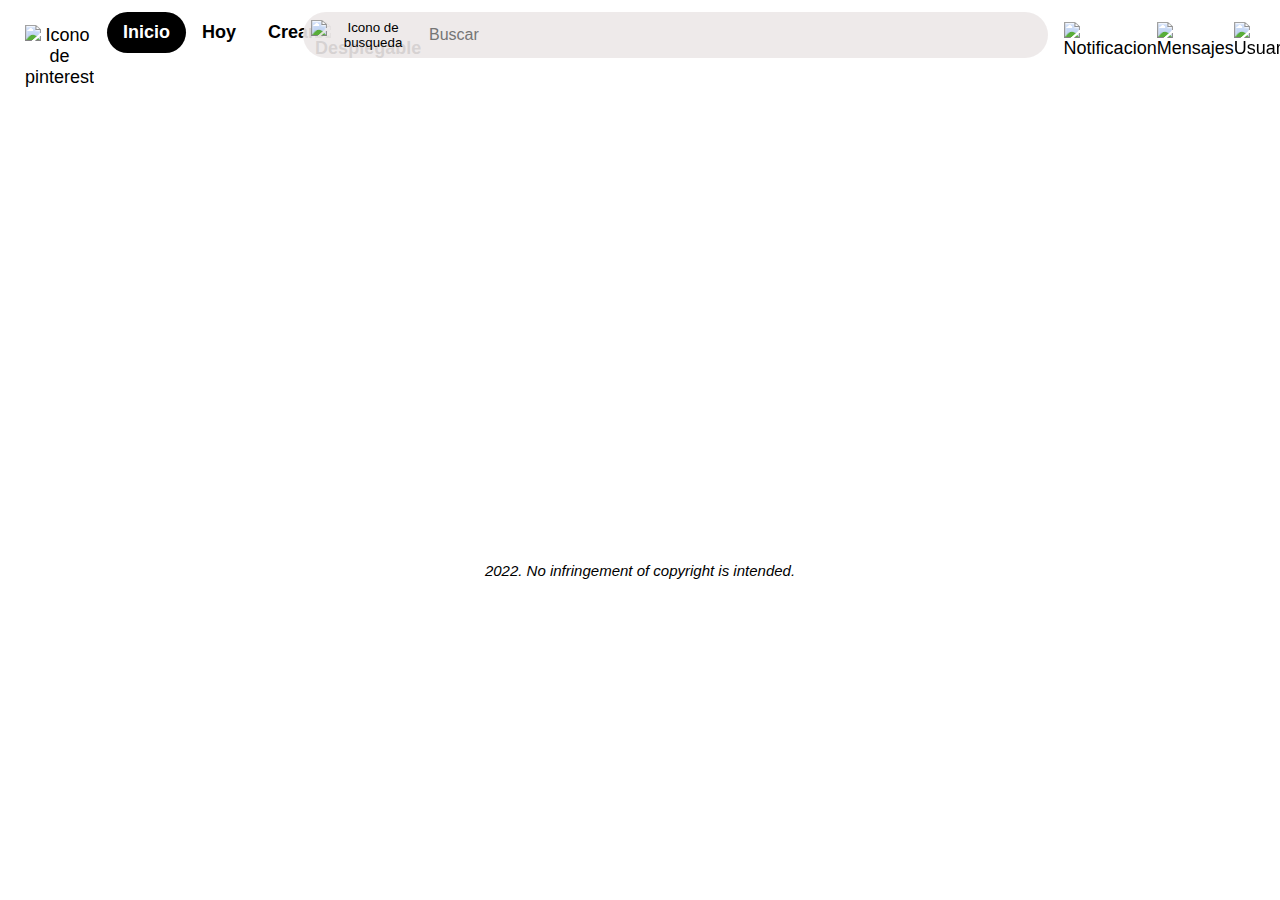
==== Clon de Pinterest/index.html @ f304929c "ProyectosBloque1" ====
<!DOCTYPE html>
<html lang="en">
<head>
    <meta charset="UTF-8">
    <meta http-equiv="X-UA-Compatible" content="IE=edge">
    <meta name="viewport" content="width=device-width, initial-scale=1.0">
    <link rel="stylesheet" href="styles.css">
    <title>Clon Pinterest</title>
</head>
<body>
    <header id="navbar-pinterest">
        <nav>
            <ul class="barra">
                <div class="container1">
                    <li>
                        <a href="https://www.pinterest.com.mx/">
                            <div id="pinterest-icon">
                                <img src="/icons/pinterest.png" alt="Icono de pinterest" width="24px" height="24px">
                            </div>
                        </a>
                    </li>
                    <li class="item1">
                        <a href="https://www.pinterest.com.mx/"> Inicio</a>
                    </li>
                    <li class="item2">
                        <a href="https://www.pinterest.com.mx/"> Hoy</a>
                    </li>
                    <li class="item3">
                        <a href="https://www.pinterest.com.mx/"> Crear</a>
                        <div id="desplegable">
                            <img src="/icons/caret.png" alt="Desplegable" width="12px" height="12px">
                        </div>
                    </li>
                </div>
                
                <div class="container2"> 
                    <li>
                        <a href="#">
                            <div id="search-icon">
                                <button id="lupa" type="submit"> 
                                    <img src="/icons/search.png" alt="Icono de busqueda" width="24px" height="24px">
                                </button>
                                <input type="search" placeholder="Buscar" class="finder">
                            </div>
                        </a>
                    </li>
                </div>
                
                <div class="container3"> 
                    <li>
                        <a href="#">
                            <div id="notifications"> 
                                <img src="/icons/notification.png" alt="Notificacion" width="28px" height="26px">
                            </div>
                        </a>
                    </li>
                    <li>
                        <a href="#">
                            <div id="message">
                                <img src="/icons/message.png" alt="Mensajes" width="24px" height="24px">
                            </div>
                        </a>
                    </li>
                    <li>
                        <a href="https://accounts.google.com/">
                            <div id="profile-img">
                                <img src="/icons/user.png" alt="Usuario">
                            </div>
                        </a>
                    </li>
                    <li>
                        <a href="#"> 
                            <div> 
                                <img src="/icons/caret.png" alt="Menu" width="12px" height="12px">
                            </div>
                        </a>
                    </li>
                </div>
                
            </ul>
        </nav>
    </header>
    <main>
        <section id="content">
            <div class="card-image"><img src="/Images/image1.jpg" alt="" class="images">
                <div class="hover-image">
                    <button type="button" class="Save-button"> Guardar</button>
                    <div class="icon-images">
                        <img src="/icons/upload.png" alt="">
                        <img src="/icons/more.png" alt="">
                    </div>
                </div>
            </div>
            <div class="card-image"><img src="/Images/image2.jpg" alt="" class="images">
                <div class="hover-image">
                    <button type="button" class="Save-button"> Guardar</button>
                    <div class="icon-images"> 
                        <img src="/icons/upload.png" alt="">
                        <img src="/icons/more.png" alt="">
                    </div>
                </div>
            </div>
            <div class="card-image"><img src="/Images/image3.jpg" alt="" class="images">
                <div class="hover-image">
                    <button type="button" class="Save-button"> Guardar</button>
                    <div class="icon-images"> 
                        <img src="/icons/upload.png" alt="">
                        <img src="/icons/more.png" alt="">
                    </div>
                </div>
            </div>
            <div class="card-image"><img src="/Images/image4.jpg" alt="" class="images">
                <div class="hover-image">
                    <button type="button" class="Save-button"> Guardar</button>
                    <div class="icon-images"> 
                        <img src="/icons/upload.png" alt="">
                        <img src="/icons/more.png" alt="">
                    </div>
                </div>
            </div>
            <div class="card-image"><img src="/Images/image5.jpeg" alt="" class="images">
                <div class="hover-image">
                    <button type="button" class="Save-button"> Guardar</button>
                    <div class="icon-images">
                        <img src="/icons/upload.png" alt="">
                        <img src="/icons/more.png" alt="">
                    </div>
                </div>
            </div>
            <div class="card-image"><img src="/Images/image6.jpg" alt="" class="images">
                <div class="hover-image">
                    <button type="button" class="Save-button"> Guardar</button>
                    <div class="icon-images"> 
                        <img src="/icons/upload.png" alt="">
                        <img src="/icons/more.png" alt="">
                    </div>
                </div>
            </div>
            <div class="card-image"><img src="/Images/image7.jpg" alt="" class="images">
                <div class="hover-image">
                    <button type="button" class="Save-button"> Guardar</button>
                    <div class="icon-images"> 
                        <img src="/icons/upload.png" alt="">
                        <img src="/icons/more.png" alt="">
                    </div>
                </div>
            </div>
            <div class="card-image"><img src="/Images/image8.jpg" alt="" class="images">
                <div class="hover-image">
                    <button type="button" class="Save-button"> Guardar</button>
                    <div class="icon-images"> 
                        <img src="/icons/upload.png" alt="">
                        <img src="/icons/more.png" alt="">
                    </div>
                </div>
            </div>
            <div class="card-image"><img src="/Images/image9.jpg" alt="" class="images">
                <div class="hover-image">
                    <button type="button" class="Save-button"> Guardar</button>
                    <div class="icon-images"> 
                        <img src="/icons/upload.png" alt="">
                        <img src="/icons/more.png" alt="">
                    </div>
                </div>
            </div>
            <div class="card-image"><img src="/Images/image10.jpg" alt="" class="images">
                <div class="hover-image">
                    <button type="button" class="Save-button"> Guardar</button>
                    <div class="icon-images"> 
                        <img src="/icons/upload.png" alt="">
                        <img src="/icons/more.png" alt="">
                    </div>
                </div>
            </div>
            <div class="card-image"><img src="/Images/image11.jpeg" alt="" class="images">
                <div class="hover-image">
                    <button type="button" class="Save-button"> Guardar</button>
                    <div class="icon-images"> 
                        <img src="/icons/upload.png" alt="">
                        <img src="/icons/more.png" alt="">
                    </div>
                </div>
            </div>
            <div class="card-image"><img src="/Images/image12.jpeg" alt="" class="images">
                <div class="hover-image">
                    <button type="button" class="Save-button"> Guardar</button>
                    <div class="icon-images"> 
                        <img src="/icons/upload.png" alt="">
                        <img src="/icons/more.png" alt="">
                    </div>
                </div>
            </div>
            <div class="card-image"><img src="/Images/image13.jpg" alt="" class="images">
                <div class="hover-image">
                    <button type="button" class="Save-button"> Guardar</button>
                    <div class="icon-images"> 
                        <img src="/icons/upload.png" alt="">
                        <img src="/icons/more.png" alt="">
                    </div>
                </div>
            </div>
            <div class="card-image"><img src="/Images/image14.jpg" alt="" class="images">
                <div class="hover-image">
                    <button type="button" class="Save-button"> Guardar</button>
                    <div class="icon-images"> 
                        <img src="/icons/upload.png" alt="">
                        <img src="/icons/more.png" alt="">
                    </div>
                </div>
            </div>
            <div class="card-image"><img src="/Images/image15.jpg" alt="" class="images">
                <div class="hover-image">
                    <button type="button" class="Save-button"> Guardar</button>
                    <div class="icon-images"> 
                        <img src="/icons/upload.png" alt="">
                        <img src="/icons/more.png" alt=""></div>
                </div>
            </div>
            <div class="card-image"><img src="/Images/image16.jpg" alt="" class="images">
                <div class="hover-image">
                    <button type="button" class="Save-button"> Guardar</button>
                    <div class="icon-images"> 
                        <img src="/icons/upload.png" alt="">
                        <img src="/icons/more.png" alt="">
                    </div>
                </div>
            </div>
            <div class="card-image"><img src="/Images/image17.jpg" alt="" class="images">
                <div class="hover-image">
                    <button type="button" class="Save-button"> Guardar</button>
                    <div class="icon-images"> 
                        <img src="/icons/upload.png" alt="">
                        <img src="/icons/more.png" alt="">
                    </div>
                </div>
            </div>
            <div class="card-image"><img src="/Images/image18.jpg" alt="" class="images">
                <div class="hover-image">
                    <button type="button" class="Save-button"> Guardar</button>
                    <div class="icon-images"> 
                        <img src="/icons/upload.png" alt="">
                        <img src="/icons/more.png" alt="">
                    </div>
                </div>
            </div>
            <div class="card-image"><img src="/Images/image19.jpg" alt="" class="images">
                <div class="hover-image">
                    <button type="button" class="Save-button"> Guardar</button>
                    <div class="icon-images"> 
                        <img src="/icons/upload.png" alt="">
                        <img src="/icons/more.png" alt="">
                    </div>
                </div>
            </div>
            <div class="card-image"><img src="/Images/image20.jpg" alt="" class="images">
                <div class="hover-image">
                    <button type="button" class="Save-button"> Guardar</button>
                    <div class="icon-images"> 
                        <img src="/icons/upload.png" alt="">
                        <img src="/icons/more.png" alt="">
                    </div>
                </div>
            </div>
            <div class="card-image"><img src="/Images/image21.png" alt="" class="images">
                <div class="hover-image">
                    <button type="button" class="Save-button"> Guardar</button>
                    <div class="icon-images"> 
                        <img src="/icons/upload.png" alt="">
                        <img src="/icons/more.png" alt="">
                    </div>
                </div>
            </div>
            <div class="card-image"><img src="/Images/image22.jpg" alt="" class="images">
                <div class="hover-image">
                    <button type="button" class="Save-button"> Guardar</button>
                    <div class="icon-images">
                        <img src="/icons/upload.png" alt="">
                        <img src="/icons/more.png" alt="">
                    </div>
                </div>
            </div>
            <div class="card-image"><img src="/Images/image23.jpg" alt="" class="images">
                <div class="hover-image">
                    <button type="button" class="Save-button"> Guardar</button>
                    <div class="icon-images"> 
                        <img src="/icons/upload.png" alt="">
                        <img src="/icons/more.png" alt="">
                    </div>
                </div>
            </div>
            <div class="card-image"><img src="/Images/image24.jpg" alt="" class="images">
                <div class="hover-image">
                    <button type="button" class="Save-button"> Guardar</button>
                    <div class="icon-images"> 
                        <img src="/icons/upload.png" alt="">
                        <img src="/icons/more.png" alt="">
                    </div>
                </div>
            </div>
            <div class="card-image"><img src="/Images/image25.jpg" alt="" class="images">
                <div class="hover-image">
                    <button type="button" class="Save-button"> Guardar</button>
                    <div class="icon-images"> 
                        <img src="/icons/upload.png" alt="">
                        <img src="/icons/more.png" alt="">
                    </div>
                </div>
            </div>
            <div class="card-image"><img src="/Images/image26.jpg" alt="" class="images">
                <div class="hover-image">
                    <button type="button" class="Save-button"> Guardar</button>
                    <div class="icon-images"> 
                        <img src="/icons/upload.png" alt="">
                        <img src="/icons/more.png" alt="">
                    </div>
                </div>
            </div>
            <div class="card-image"><img src="/Images/image27.jpg" alt="" class="images">
                <div class="hover-image">
                    <button type="button" class="Save-button"> Guardar</button>
                    <div class="icon-images"> 
                        <img src="/icons/upload.png" alt="">
                        <img src="/icons/more.png" alt="">
                    </div>
                </div>
            </div>
            <div class="card-image"><img src="/Images/image28.jpg" alt="" class="images">
                <div class="hover-image">
                    <button type="button" class="Save-button"> Guardar</button>
                    <div class="icon-images"> 
                        <img src="/icons/upload.png" alt="">
                        <img src="/icons/more.png" alt="">
                    </div>
                </div>
            </div>
            <div class="card-image"><img src="/Images/image29.jpg" alt="" class="images">
                <div class="hover-image">
                    <button type="button" class="Save-button"> Guardar</button>
                    <div class="icon-images"> 
                        <img src="/icons/upload.png" alt="">
                        <img src="/icons/more.png" alt="">
                    </div>
                </div>
            </div>
            <div class="card-image"><img src="/Images/image30.jpg" alt="" class="images">
                <div class="hover-image">
                    <button type="button" class="Save-button"> Guardar</button>
                    <div class="icon-images"> 
                        <img src="/icons/upload.png" alt="">
                        <img src="/icons/more.png" alt="">
                    </div>
                </div>
            </div>
        </section>
    </main>
    <footer>
        <p> 2022. No infringement of copyright is intended.</p>
    </footer>
</body>
</html>
---- Clon de Pinterest/styles.css ----
*{
    font-family: -apple-system, BlinkMacSystemFont, 'Segoe UI', Roboto, Oxygen, Ubuntu, Cantarell, 'Open Sans', 'Helvetica Neue', sans-serif;
    
    text-decoration: none;
}
body{
    margin: 0;
    font-size: 18px;
    height: 100%;
}

header{
    height: 10%;
}

main{
    height: 80%;
    margin: 10px;
}

footer{
    height: 10%;
    text-align: center;
    font-size: smaller;
    font-style: italic;
}

#navbar-pinterest{
    position: sticky;
    top: 0px;
    background-color: white;
}

.barra{
    display: flex;
    margin: 2px;
    padding: 10px;
    list-style-type: none;
}

a{
    display: block;
    text-align: center;
    text-decoration: none;
    color: black;
}
#pinterest-icon{
    margin: 3px;
    padding: 10px 10px;
}

#search-icon{
    display: flex;
    width: 100%;
    background-color: rgba(236, 232, 232, 0.904);
    border-radius: 25px;
}

input[type=search]{
    width: 100%;
    border: none;
    background: transparent;
    border-radius: 25px;
    font-size: medium;
}

input[type=search]:focus{
    outline: 3px solid rgb(108, 195, 245);
}

#lupa{
    padding: 8px;
    background: transparent;
    border: none;
    border-radius: 25px;
}

.item1 a{
    background-color: black;
    border-radius: 25px;
    padding: 10px 16px;
    font-weight: bold;
    color: white;
}

.item2{
    padding: 10px 16px;
    font-weight: bold;
}

.item3{
    display: flex;
    justify-content: space-between;
    border-radius: 25px;
    padding: 10px 16px;
    font-weight: bold;
    cursor: pointer;
}

.container1{
    width: 20%;
    display: flex;
    flex-direction: row;
    justify-content: flex-start;
}

.container2{
    width: 65%;
    display: block;
    margin-left: 40px;
}

.container3{
    display: flex;
    flex-direction: row;
    justify-content: space-around;
    width: 15%;
    padding: 10px 16px;
}

#content{
    width: 100%;
    columns: 5 200px;
}

.images{
    max-width: 100%;
    display: relative;
    overflow: hidden;
    margin: 10px;
    border-radius: 20px;
}

.Save-button{
    padding: 14px 20px;
    border: none;
    border-radius: 35px;
    background-color: #e60023;
    font-weight: bold;
    font-size: medium;
    color: white;
    cursor: pointer;
}

.icon-images img{
    padding: 10px 10px;
    background-color: rgb(212, 212, 212);
    width: 15px;
    height: 15px;
    border-radius: 12px;
    cursor: pointer;
}

.hover-image{
    display: flex;
    justify-content: space-evenly;
    align-items: center;
    transform: scale(0);
    transition: .2s ease;
}

.card-image:hover .hover-image{
    transform:scale(1)
}
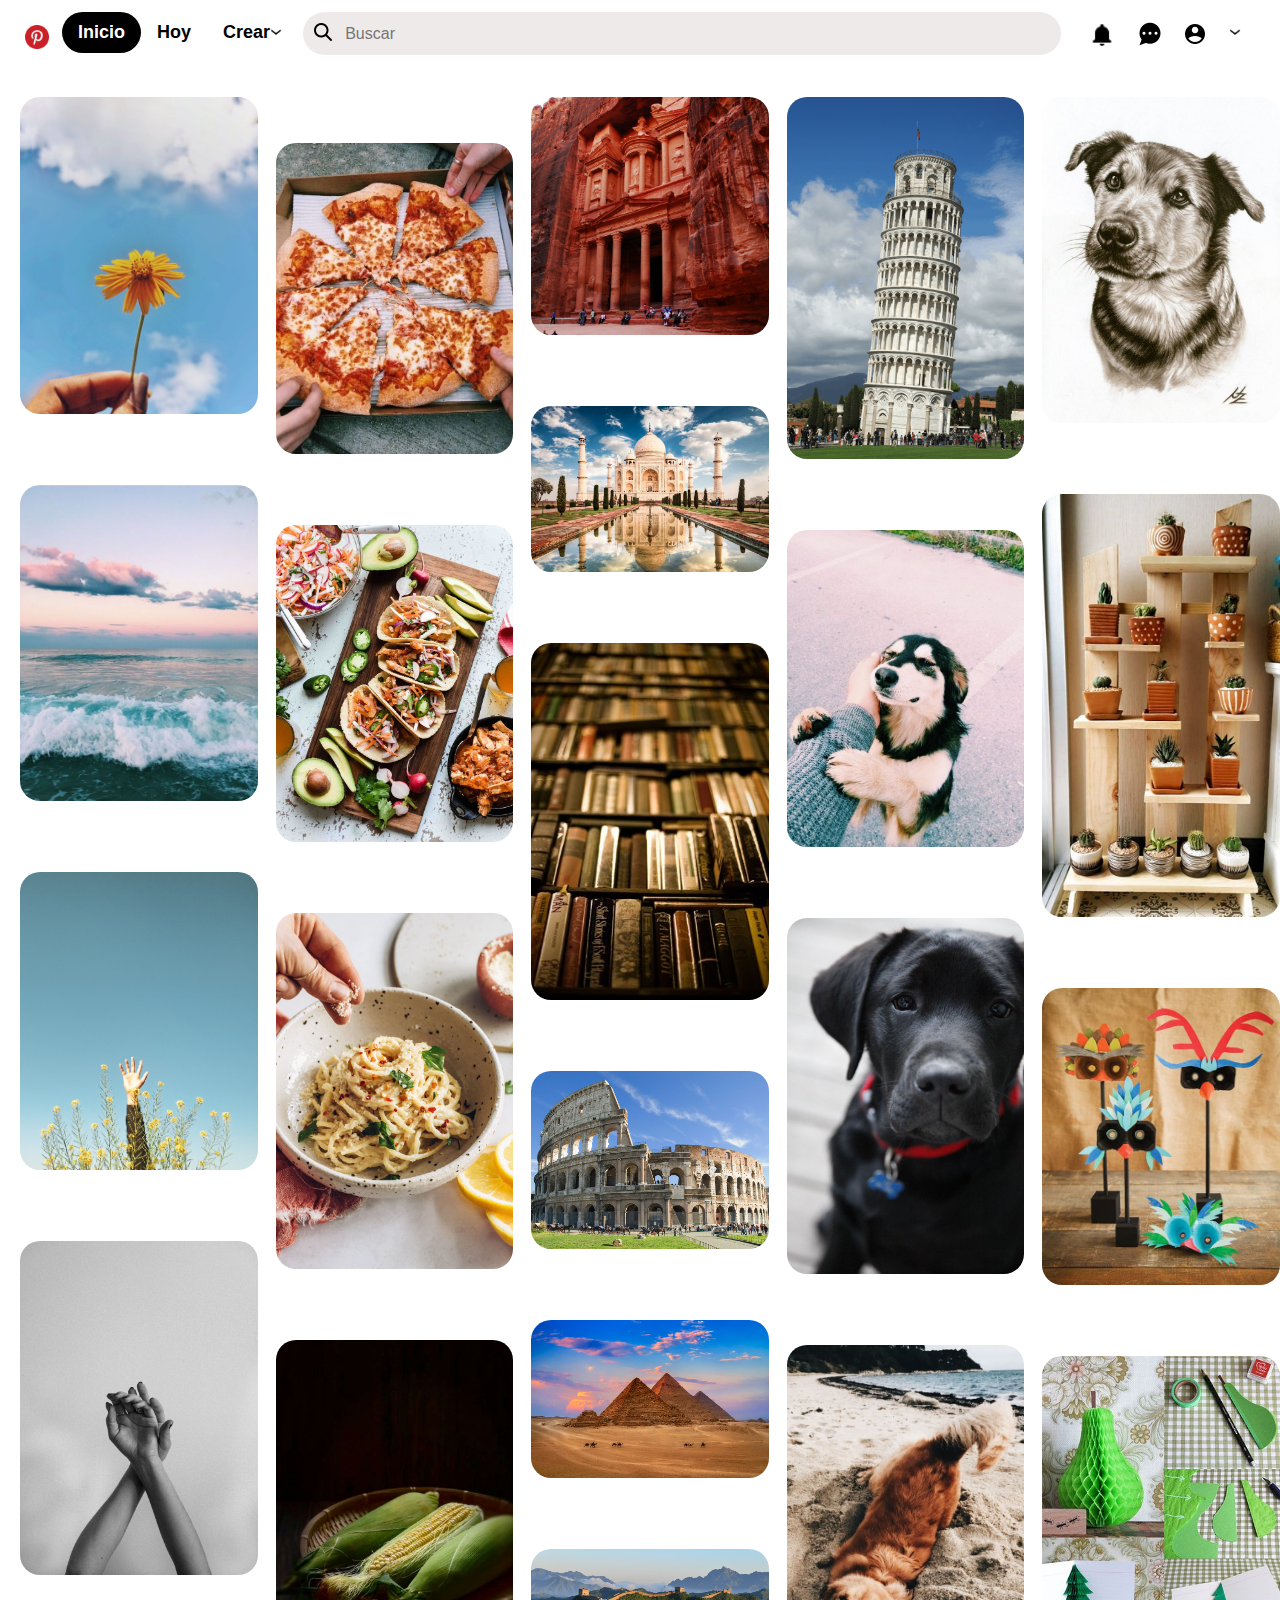
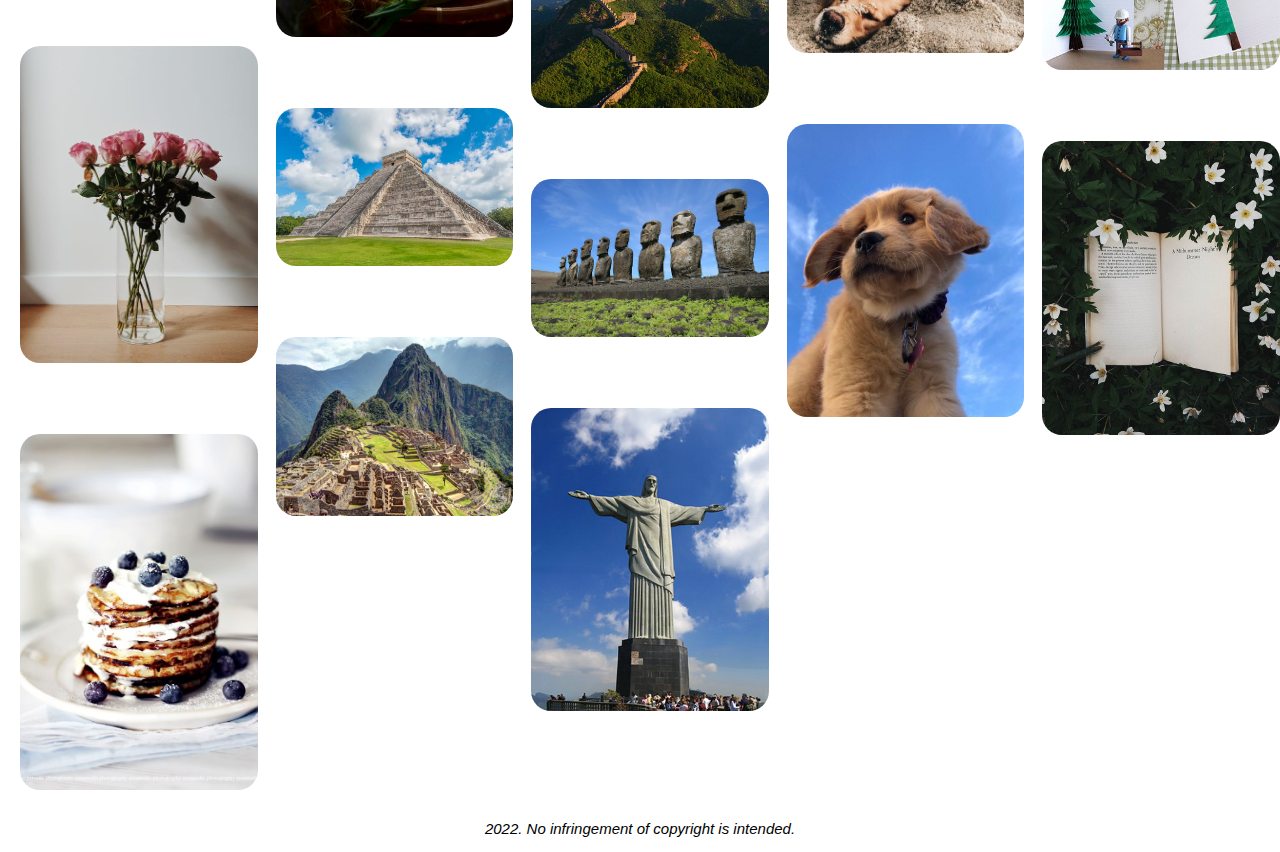
==== commit 08e9a48f: "Pequeños cambios" ====
--- a/Clon de Pinterest/index.html
+++ b/Clon de Pinterest/index.html
@@ -15,7 +15,7 @@
                     <li>
                         <a href="https://www.pinterest.com.mx/">
                             <div id="pinterest-icon">
-                                <img src="/icons/pinterest.png" alt="Icono de pinterest" width="24px" height="24px">
+                                <img src="icons/pinterest.png" alt="Icono de pinterest" width="24px" height="24px">
                             </div>
                         </a>
                     </li>
@@ -28,7 +28,7 @@
                     <li class="item3">
                         <a href="https://www.pinterest.com.mx/"> Crear</a>
                         <div id="desplegable">
-                            <img src="/icons/caret.png" alt="Desplegable" width="12px" height="12px">
+                            <img src="icons/caret.png" alt="Desplegable" width="12px" height="12px">
                         </div>
                     </li>
                 </div>
@@ -38,7 +38,7 @@
                         <a href="#">
                             <div id="search-icon">
                                 <button id="lupa" type="submit"> 
-                                    <img src="/icons/search.png" alt="Icono de busqueda" width="24px" height="24px">
+                                    <img src="icons/search.png" alt="Icono de busqueda" width="24px" height="24px">
                                 </button>
                                 <input type="search" placeholder="Buscar" class="finder">
                             </div>
@@ -50,28 +50,28 @@
                     <li>
                         <a href="#">
                             <div id="notifications"> 
-                                <img src="/icons/notification.png" alt="Notificacion" width="28px" height="26px">
+                                <img src="icons/notification.png" alt="Notificacion" width="28px" height="26px">
                             </div>
                         </a>
                     </li>
                     <li>
                         <a href="#">
                             <div id="message">
-                                <img src="/icons/message.png" alt="Mensajes" width="24px" height="24px">
+                                <img src="icons/message.png" alt="Mensajes" width="24px" height="24px">
                             </div>
                         </a>
                     </li>
                     <li>
                         <a href="https://accounts.google.com/">
                             <div id="profile-img">
-                                <img src="/icons/user.png" alt="Usuario">
+                                <img src="icons/user.png" alt="Usuario">
                             </div>
                         </a>
                     </li>
                     <li>
                         <a href="#"> 
                             <div> 
-                                <img src="/icons/caret.png" alt="Menu" width="12px" height="12px">
+                                <img src="icons/caret.png" alt="Menu" width="12px" height="12px">
                             </div>
                         </a>
                     </li>
@@ -82,272 +82,272 @@
     </header>
     <main>
         <section id="content">
-            <div class="card-image"><img src="/Images/image1.jpg" alt="" class="images">
+            <div class="card-image"><img src="Images/image1.jpg" alt="" class="images">
                 <div class="hover-image">
                     <button type="button" class="Save-button"> Guardar</button>
                     <div class="icon-images">
-                        <img src="/icons/upload.png" alt="">
-                        <img src="/icons/more.png" alt="">
-                    </div>
-                </div>
-            </div>
-            <div class="card-image"><img src="/Images/image2.jpg" alt="" class="images">
-                <div class="hover-image">
-                    <button type="button" class="Save-button"> Guardar</button>
-                    <div class="icon-images"> 
-                        <img src="/icons/upload.png" alt="">
-                        <img src="/icons/more.png" alt="">
-                    </div>
-                </div>
-            </div>
-            <div class="card-image"><img src="/Images/image3.jpg" alt="" class="images">
-                <div class="hover-image">
-                    <button type="button" class="Save-button"> Guardar</button>
-                    <div class="icon-images"> 
-                        <img src="/icons/upload.png" alt="">
-                        <img src="/icons/more.png" alt="">
-                    </div>
-                </div>
-            </div>
-            <div class="card-image"><img src="/Images/image4.jpg" alt="" class="images">
-                <div class="hover-image">
-                    <button type="button" class="Save-button"> Guardar</button>
-                    <div class="icon-images"> 
-                        <img src="/icons/upload.png" alt="">
-                        <img src="/icons/more.png" alt="">
-                    </div>
-                </div>
-            </div>
-            <div class="card-image"><img src="/Images/image5.jpeg" alt="" class="images">
+                        <img src="icons/upload.png" alt="">
+                        <img src="icons/more.png" alt="">
+                    </div>
+                </div>
+            </div>
+            <div class="card-image"><img src="Images/image2.jpg" alt="" class="images">
+                <div class="hover-image">
+                    <button type="button" class="Save-button"> Guardar</button>
+                    <div class="icon-images"> 
+                        <img src="icons/upload.png" alt="">
+                        <img src="icons/more.png" alt="">
+                    </div>
+                </div>
+            </div>
+            <div class="card-image"><img src="Images/image3.jpg" alt="" class="images">
+                <div class="hover-image">
+                    <button type="button" class="Save-button"> Guardar</button>
+                    <div class="icon-images"> 
+                        <img src="icons/upload.png" alt="">
+                        <img src="icons/more.png" alt="">
+                    </div>
+                </div>
+            </div>
+            <div class="card-image"><img src="Images/image4.jpg" alt="" class="images">
+                <div class="hover-image">
+                    <button type="button" class="Save-button"> Guardar</button>
+                    <div class="icon-images"> 
+                        <img src="icons/upload.png" alt="">
+                        <img src="icons/more.png" alt="">
+                    </div>
+                </div>
+            </div>
+            <div class="card-image"><img src="Images/image5.jpeg" alt="" class="images">
                 <div class="hover-image">
                     <button type="button" class="Save-button"> Guardar</button>
                     <div class="icon-images">
-                        <img src="/icons/upload.png" alt="">
-                        <img src="/icons/more.png" alt="">
-                    </div>
-                </div>
-            </div>
-            <div class="card-image"><img src="/Images/image6.jpg" alt="" class="images">
-                <div class="hover-image">
-                    <button type="button" class="Save-button"> Guardar</button>
-                    <div class="icon-images"> 
-                        <img src="/icons/upload.png" alt="">
-                        <img src="/icons/more.png" alt="">
-                    </div>
-                </div>
-            </div>
-            <div class="card-image"><img src="/Images/image7.jpg" alt="" class="images">
-                <div class="hover-image">
-                    <button type="button" class="Save-button"> Guardar</button>
-                    <div class="icon-images"> 
-                        <img src="/icons/upload.png" alt="">
-                        <img src="/icons/more.png" alt="">
-                    </div>
-                </div>
-            </div>
-            <div class="card-image"><img src="/Images/image8.jpg" alt="" class="images">
-                <div class="hover-image">
-                    <button type="button" class="Save-button"> Guardar</button>
-                    <div class="icon-images"> 
-                        <img src="/icons/upload.png" alt="">
-                        <img src="/icons/more.png" alt="">
-                    </div>
-                </div>
-            </div>
-            <div class="card-image"><img src="/Images/image9.jpg" alt="" class="images">
-                <div class="hover-image">
-                    <button type="button" class="Save-button"> Guardar</button>
-                    <div class="icon-images"> 
-                        <img src="/icons/upload.png" alt="">
-                        <img src="/icons/more.png" alt="">
-                    </div>
-                </div>
-            </div>
-            <div class="card-image"><img src="/Images/image10.jpg" alt="" class="images">
-                <div class="hover-image">
-                    <button type="button" class="Save-button"> Guardar</button>
-                    <div class="icon-images"> 
-                        <img src="/icons/upload.png" alt="">
-                        <img src="/icons/more.png" alt="">
-                    </div>
-                </div>
-            </div>
-            <div class="card-image"><img src="/Images/image11.jpeg" alt="" class="images">
-                <div class="hover-image">
-                    <button type="button" class="Save-button"> Guardar</button>
-                    <div class="icon-images"> 
-                        <img src="/icons/upload.png" alt="">
-                        <img src="/icons/more.png" alt="">
-                    </div>
-                </div>
-            </div>
-            <div class="card-image"><img src="/Images/image12.jpeg" alt="" class="images">
-                <div class="hover-image">
-                    <button type="button" class="Save-button"> Guardar</button>
-                    <div class="icon-images"> 
-                        <img src="/icons/upload.png" alt="">
-                        <img src="/icons/more.png" alt="">
-                    </div>
-                </div>
-            </div>
-            <div class="card-image"><img src="/Images/image13.jpg" alt="" class="images">
-                <div class="hover-image">
-                    <button type="button" class="Save-button"> Guardar</button>
-                    <div class="icon-images"> 
-                        <img src="/icons/upload.png" alt="">
-                        <img src="/icons/more.png" alt="">
-                    </div>
-                </div>
-            </div>
-            <div class="card-image"><img src="/Images/image14.jpg" alt="" class="images">
-                <div class="hover-image">
-                    <button type="button" class="Save-button"> Guardar</button>
-                    <div class="icon-images"> 
-                        <img src="/icons/upload.png" alt="">
-                        <img src="/icons/more.png" alt="">
-                    </div>
-                </div>
-            </div>
-            <div class="card-image"><img src="/Images/image15.jpg" alt="" class="images">
-                <div class="hover-image">
-                    <button type="button" class="Save-button"> Guardar</button>
-                    <div class="icon-images"> 
-                        <img src="/icons/upload.png" alt="">
-                        <img src="/icons/more.png" alt=""></div>
-                </div>
-            </div>
-            <div class="card-image"><img src="/Images/image16.jpg" alt="" class="images">
-                <div class="hover-image">
-                    <button type="button" class="Save-button"> Guardar</button>
-                    <div class="icon-images"> 
-                        <img src="/icons/upload.png" alt="">
-                        <img src="/icons/more.png" alt="">
-                    </div>
-                </div>
-            </div>
-            <div class="card-image"><img src="/Images/image17.jpg" alt="" class="images">
-                <div class="hover-image">
-                    <button type="button" class="Save-button"> Guardar</button>
-                    <div class="icon-images"> 
-                        <img src="/icons/upload.png" alt="">
-                        <img src="/icons/more.png" alt="">
-                    </div>
-                </div>
-            </div>
-            <div class="card-image"><img src="/Images/image18.jpg" alt="" class="images">
-                <div class="hover-image">
-                    <button type="button" class="Save-button"> Guardar</button>
-                    <div class="icon-images"> 
-                        <img src="/icons/upload.png" alt="">
-                        <img src="/icons/more.png" alt="">
-                    </div>
-                </div>
-            </div>
-            <div class="card-image"><img src="/Images/image19.jpg" alt="" class="images">
-                <div class="hover-image">
-                    <button type="button" class="Save-button"> Guardar</button>
-                    <div class="icon-images"> 
-                        <img src="/icons/upload.png" alt="">
-                        <img src="/icons/more.png" alt="">
-                    </div>
-                </div>
-            </div>
-            <div class="card-image"><img src="/Images/image20.jpg" alt="" class="images">
-                <div class="hover-image">
-                    <button type="button" class="Save-button"> Guardar</button>
-                    <div class="icon-images"> 
-                        <img src="/icons/upload.png" alt="">
-                        <img src="/icons/more.png" alt="">
-                    </div>
-                </div>
-            </div>
-            <div class="card-image"><img src="/Images/image21.png" alt="" class="images">
-                <div class="hover-image">
-                    <button type="button" class="Save-button"> Guardar</button>
-                    <div class="icon-images"> 
-                        <img src="/icons/upload.png" alt="">
-                        <img src="/icons/more.png" alt="">
-                    </div>
-                </div>
-            </div>
-            <div class="card-image"><img src="/Images/image22.jpg" alt="" class="images">
+                        <img src="icons/upload.png" alt="">
+                        <img src="icons/more.png" alt="">
+                    </div>
+                </div>
+            </div>
+            <div class="card-image"><img src="Images/image6.jpg" alt="" class="images">
+                <div class="hover-image">
+                    <button type="button" class="Save-button"> Guardar</button>
+                    <div class="icon-images"> 
+                        <img src="icons/upload.png" alt="">
+                        <img src="icons/more.png" alt="">
+                    </div>
+                </div>
+            </div>
+            <div class="card-image"><img src="Images/image7.jpg" alt="" class="images">
+                <div class="hover-image">
+                    <button type="button" class="Save-button"> Guardar</button>
+                    <div class="icon-images"> 
+                        <img src="icons/upload.png" alt="">
+                        <img src="icons/more.png" alt="">
+                    </div>
+                </div>
+            </div>
+            <div class="card-image"><img src="Images/image8.jpg" alt="" class="images">
+                <div class="hover-image">
+                    <button type="button" class="Save-button"> Guardar</button>
+                    <div class="icon-images"> 
+                        <img src="icons/upload.png" alt="">
+                        <img src="icons/more.png" alt="">
+                    </div>
+                </div>
+            </div>
+            <div class="card-image"><img src="Images/image9.jpg" alt="" class="images">
+                <div class="hover-image">
+                    <button type="button" class="Save-button"> Guardar</button>
+                    <div class="icon-images"> 
+                        <img src="icons/upload.png" alt="">
+                        <img src="icons/more.png" alt="">
+                    </div>
+                </div>
+            </div>
+            <div class="card-image"><img src="Images/image10.jpg" alt="" class="images">
+                <div class="hover-image">
+                    <button type="button" class="Save-button"> Guardar</button>
+                    <div class="icon-images"> 
+                        <img src="icons/upload.png" alt="">
+                        <img src="icons/more.png" alt="">
+                    </div>
+                </div>
+            </div>
+            <div class="card-image"><img src="Images/image11.jpeg" alt="" class="images">
+                <div class="hover-image">
+                    <button type="button" class="Save-button"> Guardar</button>
+                    <div class="icon-images"> 
+                        <img src="icons/upload.png" alt="">
+                        <img src="icons/more.png" alt="">
+                    </div>
+                </div>
+            </div>
+            <div class="card-image"><img src="Images/image12.jpeg" alt="" class="images">
+                <div class="hover-image">
+                    <button type="button" class="Save-button"> Guardar</button>
+                    <div class="icon-images"> 
+                        <img src="icons/upload.png" alt="">
+                        <img src="icons/more.png" alt="">
+                    </div>
+                </div>
+            </div>
+            <div class="card-image"><img src="Images/image13.jpg" alt="" class="images">
+                <div class="hover-image">
+                    <button type="button" class="Save-button"> Guardar</button>
+                    <div class="icon-images"> 
+                        <img src="icons/upload.png" alt="">
+                        <img src="icons/more.png" alt="">
+                    </div>
+                </div>
+            </div>
+            <div class="card-image"><img src="Images/image14.jpg" alt="" class="images">
+                <div class="hover-image">
+                    <button type="button" class="Save-button"> Guardar</button>
+                    <div class="icon-images"> 
+                        <img src="icons/upload.png" alt="">
+                        <img src="icons/more.png" alt="">
+                    </div>
+                </div>
+            </div>
+            <div class="card-image"><img src="Images/image15.jpg" alt="" class="images">
+                <div class="hover-image">
+                    <button type="button" class="Save-button"> Guardar</button>
+                    <div class="icon-images"> 
+                        <img src="icons/upload.png" alt="">
+                        <img src="icons/more.png" alt=""></div>
+                </div>
+            </div>
+            <div class="card-image"><img src="Images/image16.jpg" alt="" class="images">
+                <div class="hover-image">
+                    <button type="button" class="Save-button"> Guardar</button>
+                    <div class="icon-images"> 
+                        <img src="icons/upload.png" alt="">
+                        <img src="icons/more.png" alt="">
+                    </div>
+                </div>
+            </div>
+            <div class="card-image"><img src="Images/image17.jpg" alt="" class="images">
+                <div class="hover-image">
+                    <button type="button" class="Save-button"> Guardar</button>
+                    <div class="icon-images"> 
+                        <img src="icons/upload.png" alt="">
+                        <img src="icons/more.png" alt="">
+                    </div>
+                </div>
+            </div>
+            <div class="card-image"><img src="Images/image18.jpg" alt="" class="images">
+                <div class="hover-image">
+                    <button type="button" class="Save-button"> Guardar</button>
+                    <div class="icon-images"> 
+                        <img src="icons/upload.png" alt="">
+                        <img src="icons/more.png" alt="">
+                    </div>
+                </div>
+            </div>
+            <div class="card-image"><img src="Images/image19.jpg" alt="" class="images">
+                <div class="hover-image">
+                    <button type="button" class="Save-button"> Guardar</button>
+                    <div class="icon-images"> 
+                        <img src="icons/upload.png" alt="">
+                        <img src="icons/more.png" alt="">
+                    </div>
+                </div>
+            </div>
+            <div class="card-image"><img src="Images/image20.jpg" alt="" class="images">
+                <div class="hover-image">
+                    <button type="button" class="Save-button"> Guardar</button>
+                    <div class="icon-images"> 
+                        <img src="icons/upload.png" alt="">
+                        <img src="icons/more.png" alt="">
+                    </div>
+                </div>
+            </div>
+            <div class="card-image"><img src="Images/image21.png" alt="" class="images">
+                <div class="hover-image">
+                    <button type="button" class="Save-button"> Guardar</button>
+                    <div class="icon-images"> 
+                        <img src="icons/upload.png" alt="">
+                        <img src="icons/more.png" alt="">
+                    </div>
+                </div>
+            </div>
+            <div class="card-image"><img src="Images/image22.jpg" alt="" class="images">
                 <div class="hover-image">
                     <button type="button" class="Save-button"> Guardar</button>
                     <div class="icon-images">
-                        <img src="/icons/upload.png" alt="">
-                        <img src="/icons/more.png" alt="">
-                    </div>
-                </div>
-            </div>
-            <div class="card-image"><img src="/Images/image23.jpg" alt="" class="images">
-                <div class="hover-image">
-                    <button type="button" class="Save-button"> Guardar</button>
-                    <div class="icon-images"> 
-                        <img src="/icons/upload.png" alt="">
-                        <img src="/icons/more.png" alt="">
-                    </div>
-                </div>
-            </div>
-            <div class="card-image"><img src="/Images/image24.jpg" alt="" class="images">
-                <div class="hover-image">
-                    <button type="button" class="Save-button"> Guardar</button>
-                    <div class="icon-images"> 
-                        <img src="/icons/upload.png" alt="">
-                        <img src="/icons/more.png" alt="">
-                    </div>
-                </div>
-            </div>
-            <div class="card-image"><img src="/Images/image25.jpg" alt="" class="images">
-                <div class="hover-image">
-                    <button type="button" class="Save-button"> Guardar</button>
-                    <div class="icon-images"> 
-                        <img src="/icons/upload.png" alt="">
-                        <img src="/icons/more.png" alt="">
-                    </div>
-                </div>
-            </div>
-            <div class="card-image"><img src="/Images/image26.jpg" alt="" class="images">
-                <div class="hover-image">
-                    <button type="button" class="Save-button"> Guardar</button>
-                    <div class="icon-images"> 
-                        <img src="/icons/upload.png" alt="">
-                        <img src="/icons/more.png" alt="">
-                    </div>
-                </div>
-            </div>
-            <div class="card-image"><img src="/Images/image27.jpg" alt="" class="images">
-                <div class="hover-image">
-                    <button type="button" class="Save-button"> Guardar</button>
-                    <div class="icon-images"> 
-                        <img src="/icons/upload.png" alt="">
-                        <img src="/icons/more.png" alt="">
-                    </div>
-                </div>
-            </div>
-            <div class="card-image"><img src="/Images/image28.jpg" alt="" class="images">
-                <div class="hover-image">
-                    <button type="button" class="Save-button"> Guardar</button>
-                    <div class="icon-images"> 
-                        <img src="/icons/upload.png" alt="">
-                        <img src="/icons/more.png" alt="">
-                    </div>
-                </div>
-            </div>
-            <div class="card-image"><img src="/Images/image29.jpg" alt="" class="images">
-                <div class="hover-image">
-                    <button type="button" class="Save-button"> Guardar</button>
-                    <div class="icon-images"> 
-                        <img src="/icons/upload.png" alt="">
-                        <img src="/icons/more.png" alt="">
-                    </div>
-                </div>
-            </div>
-            <div class="card-image"><img src="/Images/image30.jpg" alt="" class="images">
-                <div class="hover-image">
-                    <button type="button" class="Save-button"> Guardar</button>
-                    <div class="icon-images"> 
-                        <img src="/icons/upload.png" alt="">
-                        <img src="/icons/more.png" alt="">
+                        <img src="icons/upload.png" alt="">
+                        <img src="icons/more.png" alt="">
+                    </div>
+                </div>
+            </div>
+            <div class="card-image"><img src="Images/image23.jpg" alt="" class="images">
+                <div class="hover-image">
+                    <button type="button" class="Save-button"> Guardar</button>
+                    <div class="icon-images"> 
+                        <img src="icons/upload.png" alt="">
+                        <img src="icons/more.png" alt="">
+                    </div>
+                </div>
+            </div>
+            <div class="card-image"><img src="Images/image24.jpg" alt="" class="images">
+                <div class="hover-image">
+                    <button type="button" class="Save-button"> Guardar</button>
+                    <div class="icon-images"> 
+                        <img src="icons/upload.png" alt="">
+                        <img src="icons/more.png" alt="">
+                    </div>
+                </div>
+            </div>
+            <div class="card-image"><img src="Images/image25.jpg" alt="" class="images">
+                <div class="hover-image">
+                    <button type="button" class="Save-button"> Guardar</button>
+                    <div class="icon-images"> 
+                        <img src="icons/upload.png" alt="">
+                        <img src="icons/more.png" alt="">
+                    </div>
+                </div>
+            </div>
+            <div class="card-image"><img src="Images/image26.jpg" alt="" class="images">
+                <div class="hover-image">
+                    <button type="button" class="Save-button"> Guardar</button>
+                    <div class="icon-images"> 
+                        <img src="icons/upload.png" alt="">
+                        <img src="icons/more.png" alt="">
+                    </div>
+                </div>
+            </div>
+            <div class="card-image"><img src="Images/image27.jpg" alt="" class="images">
+                <div class="hover-image">
+                    <button type="button" class="Save-button"> Guardar</button>
+                    <div class="icon-images"> 
+                        <img src="icons/upload.png" alt="">
+                        <img src="icons/more.png" alt="">
+                    </div>
+                </div>
+            </div>
+            <div class="card-image"><img src="Images/image28.jpg" alt="" class="images">
+                <div class="hover-image">
+                    <button type="button" class="Save-button"> Guardar</button>
+                    <div class="icon-images"> 
+                        <img src="icons/upload.png" alt="">
+                        <img src="icons/more.png" alt="">
+                    </div>
+                </div>
+            </div>
+            <div class="card-image"><img src="Images/image29.jpg" alt="" class="images">
+                <div class="hover-image">
+                    <button type="button" class="Save-button"> Guardar</button>
+                    <div class="icon-images"> 
+                        <img src="icons/upload.png" alt="">
+                        <img src="icons/more.png" alt="">
+                    </div>
+                </div>
+            </div>
+            <div class="card-image"><img src="Images/image30.jpg" alt="" class="images">
+                <div class="hover-image">
+                    <button type="button" class="Save-button"> Guardar</button>
+                    <div class="icon-images"> 
+                        <img src="icons/upload.png" alt="">
+                        <img src="icons/more.png" alt="">
                     </div>
                 </div>
             </div>
